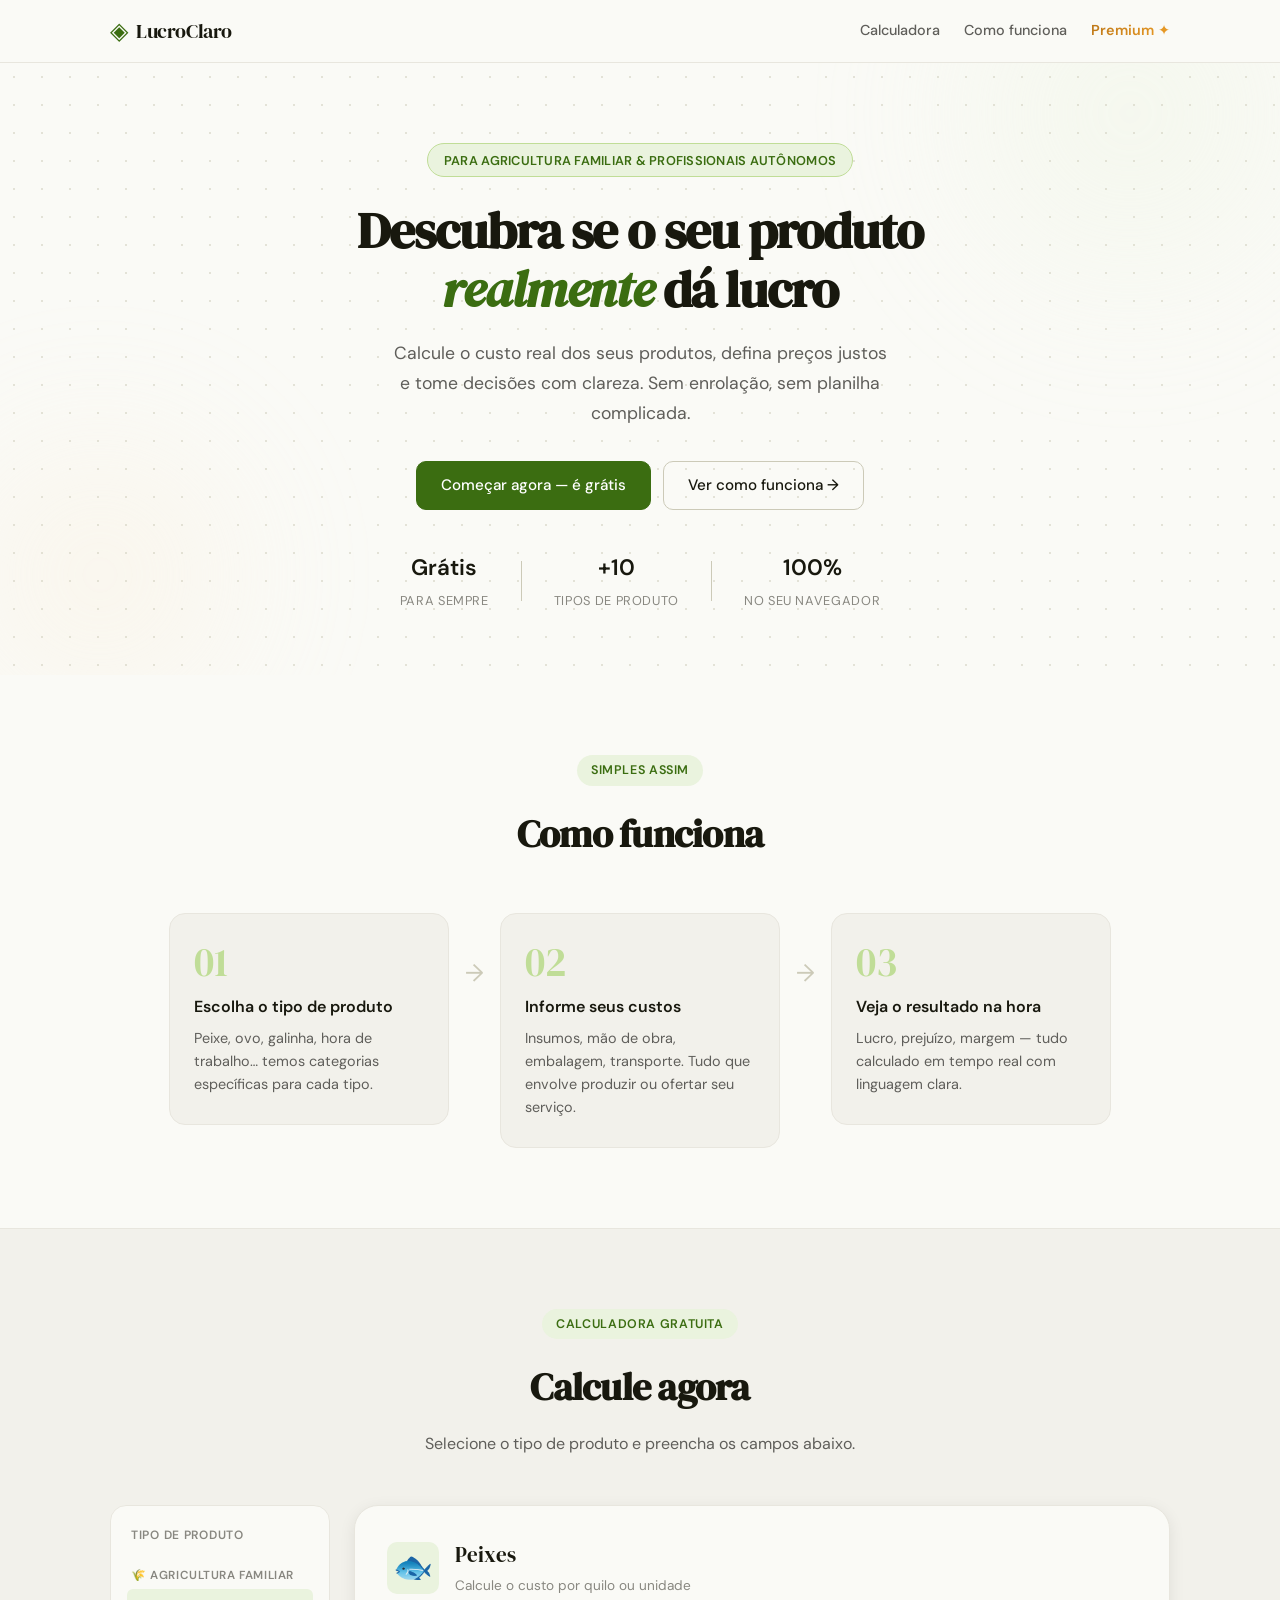
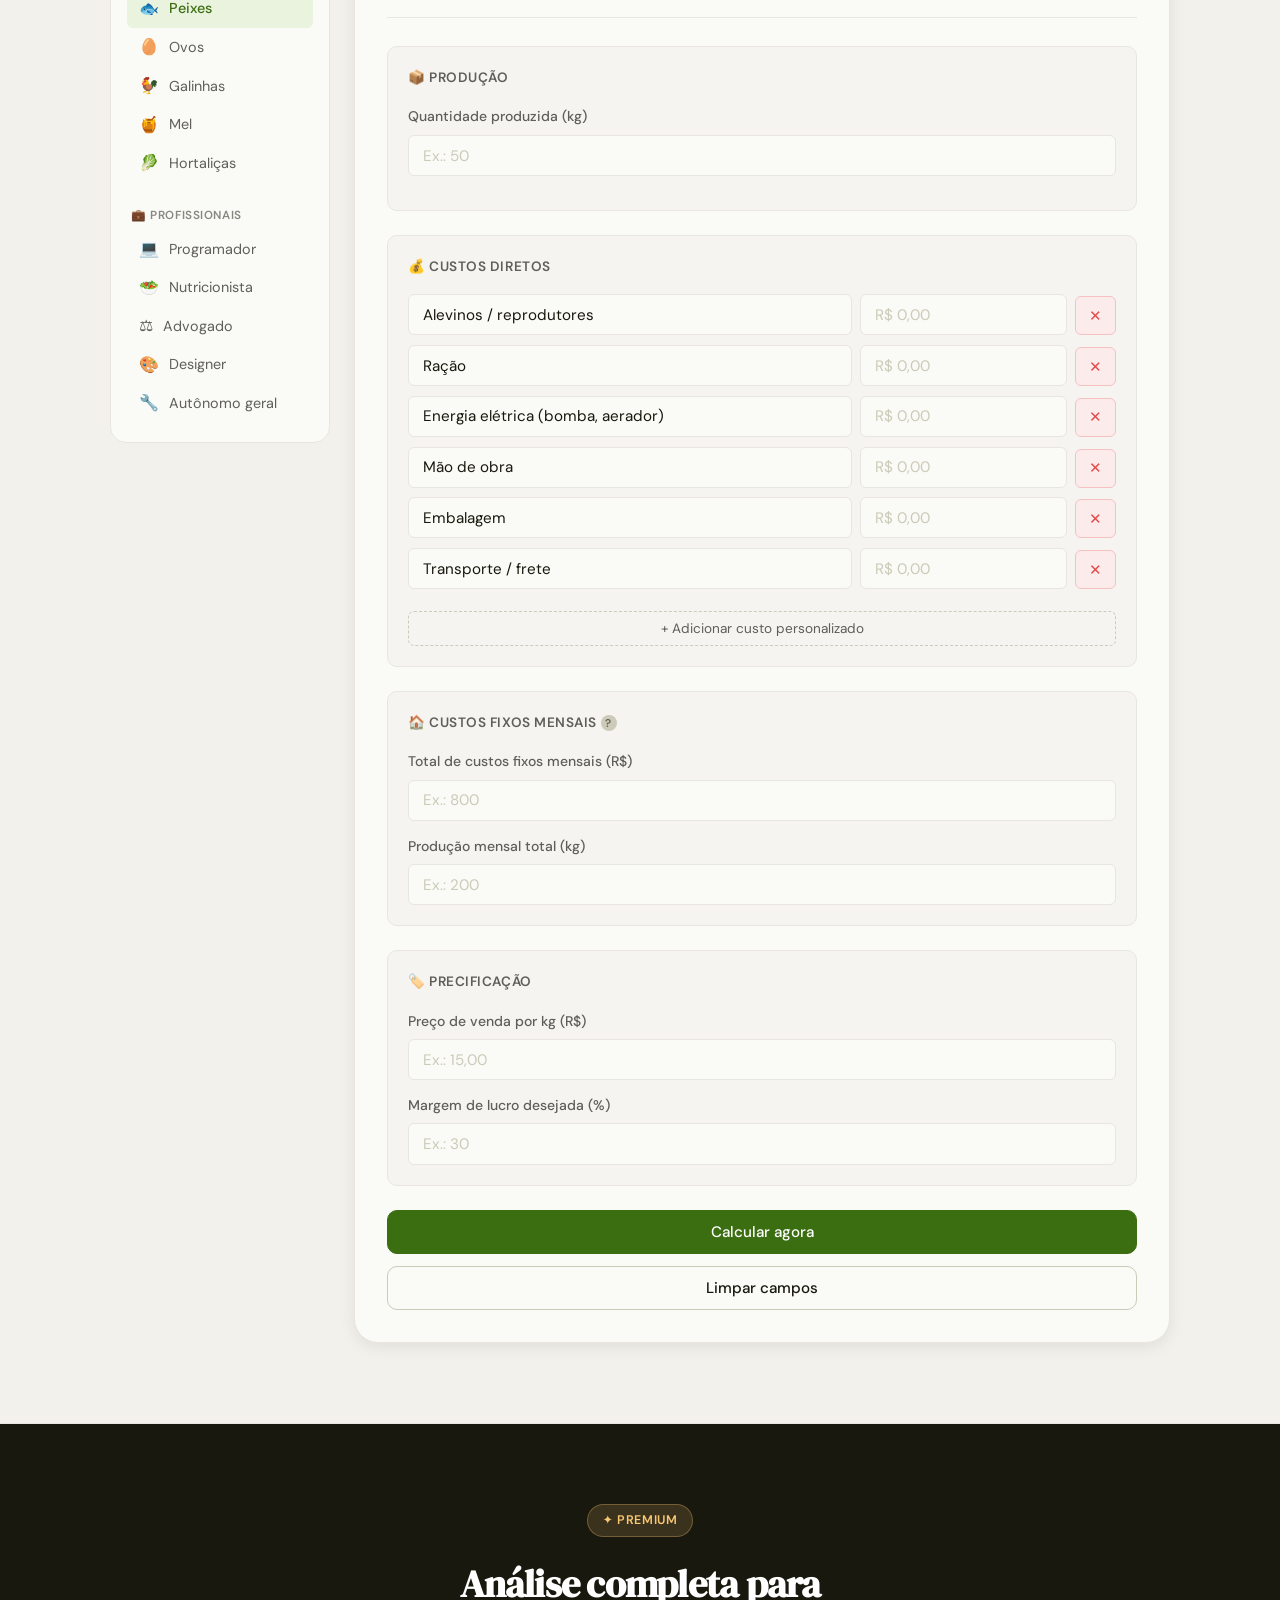
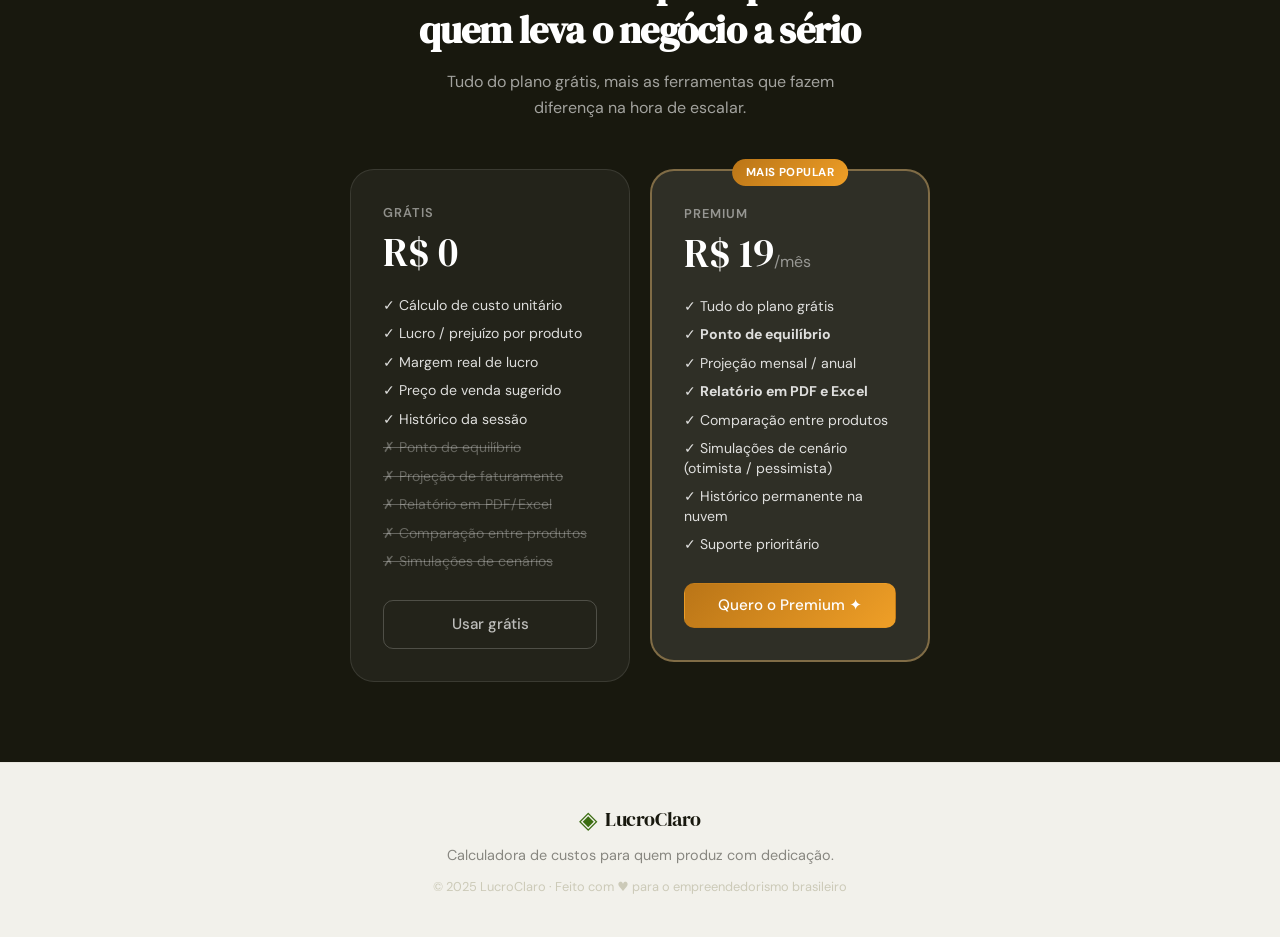
==== index.html @ 027fb5f3 "Add files via upload" ====
<!DOCTYPE html>
<html lang="pt-BR">
<head>
<meta charset="UTF-8">
<meta name="viewport" content="width=device-width, initial-scale=1.0">
<title>LucroClaro — Calculadora de Custos para Empreendedores</title>
<link rel="preconnect" href="https://fonts.googleapis.com">
<link rel="preconnect" href="https://fonts.gstatic.com" crossorigin>
<link href="https://fonts.googleapis.com/css2?family=DM+Serif+Display:ital@0;1&family=DM+Sans:ital,opsz,wght@0,9..40,300;0,9..40,400;0,9..40,500;0,9..40,600;1,9..40,300&display=swap" rel="stylesheet">
<link rel="stylesheet" href="style.css">
</head>
<body>

<!-- Header -->
<header class="header">
  <div class="container">
    <div class="header-inner">
      <div class="logo">
        <span class="logo-icon">◈</span>
        <span class="logo-text">LucroClaro</span>
      </div>
      <nav class="nav">
        <a href="#calculadora" class="nav-link">Calculadora</a>
        <a href="#como-funciona" class="nav-link">Como funciona</a>
        <a href="#premium" class="nav-link nav-link-premium">Premium ✦</a>
      </nav>
      <button class="btn-menu" id="btnMenu" aria-label="Menu">
        <span></span><span></span><span></span>
      </button>
    </div>
  </div>
</header>

<!-- Hero -->
<section class="hero">
  <div class="hero-bg">
    <div class="hero-blob hero-blob-1"></div>
    <div class="hero-blob hero-blob-2"></div>
    <div class="hero-dots"></div>
  </div>
  <div class="container">
    <div class="hero-inner">
      <div class="hero-badge">Para agricultura familiar & profissionais autônomos</div>
      <h1 class="hero-title">Descubra se o seu produto <em>realmente</em> dá lucro</h1>
      <p class="hero-desc">Calcule o custo real dos seus produtos, defina preços justos e tome decisões com clareza. Sem enrolação, sem planilha complicada.</p>
      <div class="hero-actions">
        <a href="#calculadora" class="btn btn-primary">Começar agora — é grátis</a>
        <a href="#como-funciona" class="btn btn-ghost">Ver como funciona →</a>
      </div>
      <div class="hero-stats">
        <div class="hero-stat"><strong>Grátis</strong><span>Para sempre</span></div>
        <div class="hero-divider"></div>
        <div class="hero-stat"><strong>+10</strong><span>Tipos de produto</span></div>
        <div class="hero-divider"></div>
        <div class="hero-stat"><strong>100%</strong><span>No seu navegador</span></div>
      </div>
    </div>
  </div>
</section>

<!-- Como funciona -->
<section class="section" id="como-funciona">
  <div class="container">
    <div class="section-header">
      <div class="section-tag">Simples assim</div>
      <h2 class="section-title">Como funciona</h2>
    </div>
    <div class="steps">
      <div class="step">
        <div class="step-num">01</div>
        <div class="step-content">
          <h3>Escolha o tipo de produto</h3>
          <p>Peixe, ovo, galinha, hora de trabalho… temos categorias específicas para cada tipo.</p>
        </div>
      </div>
      <div class="step-arrow">→</div>
      <div class="step">
        <div class="step-num">02</div>
        <div class="step-content">
          <h3>Informe seus custos</h3>
          <p>Insumos, mão de obra, embalagem, transporte. Tudo que envolve produzir ou ofertar seu serviço.</p>
        </div>
      </div>
      <div class="step-arrow">→</div>
      <div class="step">
        <div class="step-num">03</div>
        <div class="step-content">
          <h3>Veja o resultado na hora</h3>
          <p>Lucro, prejuízo, margem — tudo calculado em tempo real com linguagem clara.</p>
        </div>
      </div>
    </div>
  </div>
</section>

<!-- Calculadora principal -->
<section class="section section-calc" id="calculadora">
  <div class="container">
    <div class="section-header">
      <div class="section-tag">Calculadora gratuita</div>
      <h2 class="section-title">Calcule agora</h2>
      <p class="section-desc">Selecione o tipo de produto e preencha os campos abaixo.</p>
    </div>

    <div class="calc-layout">

      <!-- Sidebar: seletor de produto -->
      <aside class="calc-sidebar">
        <p class="sidebar-title">Tipo de produto</p>
        <div class="product-list" id="productList">

          <div class="product-group-label">🌾 Agricultura familiar</div>
          <button class="product-btn active" data-product="peixe">
            <span class="product-icon">🐟</span>
            <span>Peixes</span>
          </button>
          <button class="product-btn" data-product="ovo">
            <span class="product-icon">🥚</span>
            <span>Ovos</span>
          </button>
          <button class="product-btn" data-product="galinha">
            <span class="product-icon">🐓</span>
            <span>Galinhas</span>
          </button>
          <button class="product-btn" data-product="mel">
            <span class="product-icon">🍯</span>
            <span>Mel</span>
          </button>
          <button class="product-btn" data-product="hortalica">
            <span class="product-icon">🥬</span>
            <span>Hortaliças</span>
          </button>

          <div class="product-group-label" style="margin-top:1rem">💼 Profissionais</div>
          <button class="product-btn" data-product="programador">
            <span class="product-icon">💻</span>
            <span>Programador</span>
          </button>
          <button class="product-btn" data-product="nutricionista">
            <span class="product-icon">🥗</span>
            <span>Nutricionista</span>
          </button>
          <button class="product-btn" data-product="advogado">
            <span class="product-icon">⚖️</span>
            <span>Advogado</span>
          </button>
          <button class="product-btn" data-product="designer">
            <span class="product-icon">🎨</span>
            <span>Designer</span>
          </button>
          <button class="product-btn" data-product="autonomo">
            <span class="product-icon">🔧</span>
            <span>Autônomo geral</span>
          </button>

        </div>
      </aside>

      <!-- Formulário de cálculo -->
      <main class="calc-main">
        <div class="calc-card" id="calcCard">

          <div class="calc-header" id="calcHeader">
            <div class="calc-product-icon" id="calcIcon">🐟</div>
            <div>
              <h3 id="calcTitle">Peixes</h3>
              <p id="calcSubtitle" class="calc-subtitle">Calcule o custo por quilo ou unidade</p>
            </div>
          </div>

          <form id="calcForm" autocomplete="off">

            <!-- Seção: Informações básicas -->
            <div class="form-section">
              <div class="form-section-title">📦 Produção</div>
              <div class="form-row" id="rowQuantidade">
                <label class="form-label" id="labelQuantidade">Quantidade produzida (kg)</label>
                <input type="number" class="form-input" id="quantidade" min="0" step="0.1" placeholder="Ex.: 50" value="">
              </div>
              <div class="form-row" id="rowUnidade" style="display:none">
                <label class="form-label" id="labelUnidade">Unidade de medida</label>
                <select class="form-input" id="unidade">
                  <option value="kg">Quilos (kg)</option>
                  <option value="un">Unidades</option>
                  <option value="dz">Dúzias</option>
                  <option value="cx">Caixas</option>
                  <option value="h">Horas</option>
                  <option value="consulta">Consultas</option>
                </select>
              </div>
            </div>

            <!-- Seção: Custos diretos -->
            <div class="form-section">
              <div class="form-section-title">💰 Custos diretos</div>

              <div id="custosDinamicos">
                <!-- renderizados pelo JS -->
              </div>

              <button type="button" class="btn-add-cost" id="btnAddCusto">
                + Adicionar custo personalizado
              </button>
            </div>

            <!-- Seção: Custos fixos mensais -->
            <div class="form-section">
              <div class="form-section-title">🏠 Custos fixos mensais <span class="tooltip-icon" title="Aluguel, luz, água, internet, etc. Será rateado pela quantidade produzida.">?</span></div>
              <div class="form-row">
                <label class="form-label">Total de custos fixos mensais (R$)</label>
                <input type="number" class="form-input" id="custoFixo" min="0" step="0.01" placeholder="Ex.: 800" value="">
              </div>
              <div class="form-row" id="rowProducaoMensal">
                <label class="form-label" id="labelProducaoMensal">Quantidade mensal total produzida</label>
                <input type="number" class="form-input" id="producaoMensal" min="0" step="0.1" placeholder="Ex.: 200" value="">
              </div>
            </div>

            <!-- Seção: Preço de venda -->
            <div class="form-section">
              <div class="form-section-title">🏷️ Precificação</div>
              <div class="form-row">
                <label class="form-label" id="labelPrecoVenda">Preço de venda (R$)</label>
                <input type="number" class="form-input" id="precoVenda" min="0" step="0.01" placeholder="Ex.: 15,00" value="">
              </div>
              <div class="form-row">
                <label class="form-label">Margem de lucro desejada (%)</label>
                <input type="number" class="form-input" id="margemDesejada" min="0" step="1" placeholder="Ex.: 30" value="">
              </div>
            </div>

            <div class="form-actions">
              <button type="button" class="btn btn-primary btn-full" id="btnCalcular">Calcular agora</button>
              <button type="button" class="btn btn-ghost btn-full" id="btnLimpar">Limpar campos</button>
            </div>

          </form>

          <!-- Resultado -->
          <div class="resultado" id="resultado" style="display:none">
            <div class="resultado-divider"></div>
            <h4 class="resultado-title">Resultado da análise</h4>

            <div class="resultado-cards">
              <div class="resultado-card">
                <span class="rc-label">Custo total por unidade</span>
                <span class="rc-value" id="rcCustoUnit">R$ —</span>
              </div>
              <div class="resultado-card">
                <span class="rc-label">Preço de venda atual</span>
                <span class="rc-value" id="rcPrecoVenda">R$ —</span>
              </div>
              <div class="resultado-card resultado-card-destaque" id="rcDestaque">
                <span class="rc-label" id="rcDestaqueLabel">Lucro por unidade</span>
                <span class="rc-value" id="rcDestaqueValue">R$ —</span>
              </div>
              <div class="resultado-card">
                <span class="rc-label">Margem real</span>
                <span class="rc-value" id="rcMargem">— %</span>
              </div>
            </div>

            <div class="resultado-veredicto" id="veredicto">
              <!-- veredicto dinâmico -->
            </div>

            <div class="resultado-preco-sugerido" id="precoSugerido" style="display:none">
              <!-- preço sugerido -->
            </div>

            <!-- CTA Premium: ponto de equilíbrio bloqueado -->
            <div class="premium-blur-card" id="premiumCard">
              <div class="premium-blur-content">
                <div class="premium-blur-values">
                  <div class="premium-blur-item">
                    <span>Ponto de equilíbrio</span>
                    <span class="blur-value">XX unid.</span>
                  </div>
                  <div class="premium-blur-item">
                    <span>Faturamento mínimo</span>
                    <span class="blur-value">R$ X.XXX</span>
                  </div>
                  <div class="premium-blur-item">
                    <span>Projeção mensal</span>
                    <span class="blur-value">R$ X.XXX</span>
                  </div>
                </div>
                <div class="premium-lock">
                  <span class="lock-icon">🔒</span>
                  <p>Essas análises avançadas estão disponíveis no plano <strong>Premium</strong></p>
                  <a href="#premium" class="btn btn-premium-small">Ver plano Premium ✦</a>
                </div>
              </div>
            </div>

          </div>
        </div>

        <!-- Histórico de cálculos -->
        <div class="historico-section" id="historicoSection" style="display:none">
          <div class="historico-header">
            <h4>Histórico desta sessão</h4>
            <button class="btn-clear-hist" id="btnClearHist">Limpar histórico</button>
          </div>
          <div class="historico-list" id="historicoList"></div>
        </div>

      </main>
    </div>
  </div>
</section>

<!-- Premium -->
<section class="section section-premium" id="premium">
  <div class="container">
    <div class="premium-inner">
      <div class="premium-badge">✦ Premium</div>
      <h2 class="premium-title">Análise completa para<br>quem leva o negócio a sério</h2>
      <p class="premium-desc">Tudo do plano grátis, mais as ferramentas que fazem diferença na hora de escalar.</p>

      <div class="premium-cards">

        <div class="plan-card plan-free">
          <div class="plan-name">Grátis</div>
          <div class="plan-price">R$ 0</div>
          <ul class="plan-features">
            <li class="feat-ok">✓ Cálculo de custo unitário</li>
            <li class="feat-ok">✓ Lucro / prejuízo por produto</li>
            <li class="feat-ok">✓ Margem real de lucro</li>
            <li class="feat-ok">✓ Preço de venda sugerido</li>
            <li class="feat-ok">✓ Histórico da sessão</li>
            <li class="feat-no">✗ Ponto de equilíbrio</li>
            <li class="feat-no">✗ Projeção de faturamento</li>
            <li class="feat-no">✗ Relatório em PDF/Excel</li>
            <li class="feat-no">✗ Comparação entre produtos</li>
            <li class="feat-no">✗ Simulações de cenários</li>
          </ul>
          <a href="#calculadora" class="btn btn-ghost btn-full">Usar grátis</a>
        </div>

        <div class="plan-card plan-premium">
          <div class="plan-badge-top">Mais popular</div>
          <div class="plan-name">Premium</div>
          <div class="plan-price">R$ 19<span>/mês</span></div>
          <ul class="plan-features">
            <li class="feat-ok">✓ Tudo do plano grátis</li>
            <li class="feat-ok">✓ <strong>Ponto de equilíbrio</strong></li>
            <li class="feat-ok">✓ Projeção mensal / anual</li>
            <li class="feat-ok">✓ <strong>Relatório em PDF e Excel</strong></li>
            <li class="feat-ok">✓ Comparação entre produtos</li>
            <li class="feat-ok">✓ Simulações de cenário (otimista / pessimista)</li>
            <li class="feat-ok">✓ Histórico permanente na nuvem</li>
            <li class="feat-ok">✓ Suporte prioritário</li>
          </ul>
          <button class="btn btn-primary btn-full" onclick="alert('Em breve! Deixe seu e-mail para ser notificado quando o Premium for lançado.')">Quero o Premium ✦</button>
        </div>

      </div>
    </div>
  </div>
</section>

<!-- Footer -->
<footer class="footer">
  <div class="container">
    <div class="footer-inner">
      <div class="logo">
        <span class="logo-icon">◈</span>
        <span class="logo-text">LucroClaro</span>
      </div>
      <p class="footer-tagline">Calculadora de custos para quem produz com dedicação.</p>
      <p class="footer-copy">© 2025 LucroClaro · Feito com ♥ para o empreendedorismo brasileiro</p>
    </div>
  </div>
</footer>

<script src="app.js"></script>
</body>
</html>
---- style.css ----
/* ============================
   LucroClaro — Stylesheet
   ============================*/

*, *::before, *::after { box-sizing: border-box; margin: 0; padding: 0; }

:root {
  --green-50: #EAF3DE;
  --green-100: #C0DD97;
  --green-400: #639922;
  --green-600: #3B6D11;
  --green-800: #27500A;
  --amber-50: #FAEEDA;
  --amber-100: #FAC775;
  --amber-400: #BA7517;
  --amber-800: #633806;
  --red-50: #FCEBEB;
  --red-100: #F7C1C1;
  --red-400: #E24B4A;
  --red-800: #791F1F;
  --teal-50: #E1F5EE;
  --teal-400: #1D9E75;
  --teal-600: #0F6E56;
  --gray-50: #F5F4F0;
  --gray-100: #E8E6DE;
  --gray-200: #CCCAB8;
  --gray-400: #888780;
  --gray-600: #5F5E5A;
  --gray-800: #2C2C2A;
  --ink: #18180E;
  --paper: #FAFAF6;
  --paper-2: #F2F1EB;
  --accent: #3B6D11;
  --accent-light: #639922;
  --gold: #BA7517;

  --radius-sm: 6px;
  --radius-md: 10px;
  --radius-lg: 16px;
  --radius-xl: 24px;

  --shadow-sm: 0 1px 3px rgba(0,0,0,.07);
  --shadow-md: 0 4px 16px rgba(0,0,0,.08);
  --shadow-lg: 0 8px 32px rgba(0,0,0,.1);

  --font-display: 'DM Serif Display', Georgia, serif;
  --font-body: 'DM Sans', system-ui, sans-serif;
}

html { scroll-behavior: smooth; }

body {
  font-family: var(--font-body);
  background: var(--paper);
  color: var(--ink);
  font-size: 16px;
  line-height: 1.65;
  -webkit-font-smoothing: antialiased;
}

/* ---- Utilities ---- */
.container {
  max-width: 1100px;
  margin: 0 auto;
  padding: 0 1.25rem;
}

/* ---- Header ---- */
.header {
  position: sticky;
  top: 0;
  z-index: 100;
  background: rgba(250,250,246,.92);
  backdrop-filter: blur(12px);
  border-bottom: 1px solid var(--gray-100);
}

.header-inner {
  display: flex;
  align-items: center;
  justify-content: space-between;
  height: 62px;
  gap: 1rem;
}

.logo {
  display: flex;
  align-items: center;
  gap: .5rem;
  font-family: var(--font-display);
  font-size: 1.25rem;
  color: var(--ink);
  text-decoration: none;
}

.logo-icon {
  font-size: 1.5rem;
  color: var(--accent);
  line-height: 1;
}

.logo-text { font-weight: 400; letter-spacing: -.02em; }

.nav {
  display: flex;
  align-items: center;
  gap: 1.5rem;
}

.nav-link {
  font-size: .9rem;
  font-weight: 500;
  color: var(--gray-600);
  text-decoration: none;
  transition: color .2s;
}

.nav-link:hover { color: var(--ink); }

.nav-link-premium {
  background: linear-gradient(135deg, var(--gold), #ef9f27);
  -webkit-background-clip: text;
  -webkit-text-fill-color: transparent;
  background-clip: text;
  font-weight: 600;
}

.btn-menu {
  display: none;
  flex-direction: column;
  gap: 5px;
  background: none;
  border: none;
  cursor: pointer;
  padding: .5rem;
}

.btn-menu span {
  display: block;
  width: 22px;
  height: 2px;
  background: var(--ink);
  border-radius: 2px;
}

/* ---- Buttons ---- */
.btn {
  display: inline-flex;
  align-items: center;
  justify-content: center;
  gap: .4rem;
  padding: .7rem 1.5rem;
  border-radius: var(--radius-md);
  font-family: var(--font-body);
  font-size: .95rem;
  font-weight: 500;
  cursor: pointer;
  text-decoration: none;
  border: 1.5px solid transparent;
  transition: all .2s;
}

.btn-primary {
  background: var(--accent);
  color: #fff;
  border-color: var(--accent);
}

.btn-primary:hover {
  background: var(--green-800);
  border-color: var(--green-800);
  transform: translateY(-1px);
  box-shadow: 0 4px 16px rgba(59,109,17,.3);
}

.btn-ghost {
  background: transparent;
  color: var(--ink);
  border-color: var(--gray-200);
}

.btn-ghost:hover {
  background: var(--gray-50);
  border-color: var(--gray-400);
}

.btn-full { width: 100%; }

.btn-premium-small {
  display: inline-flex;
  align-items: center;
  gap: .35rem;
  padding: .55rem 1.25rem;
  background: linear-gradient(135deg, var(--gold), #ef9f27);
  color: #fff;
  border-radius: var(--radius-md);
  font-size: .9rem;
  font-weight: 600;
  text-decoration: none;
  border: none;
  cursor: pointer;
  margin-top: .75rem;
  transition: opacity .2s, transform .2s;
}

.btn-premium-small:hover { opacity: .9; transform: translateY(-1px); }

/* ---- Hero ---- */
.hero {
  position: relative;
  overflow: hidden;
  padding: 5rem 0 4rem;
  background: var(--paper);
}

.hero-bg {
  position: absolute;
  inset: 0;
  pointer-events: none;
  overflow: hidden;
}

.hero-blob {
  position: absolute;
  border-radius: 50%;
  filter: blur(60px);
  opacity: .4;
}

.hero-blob-1 {
  width: 500px; height: 500px;
  background: radial-gradient(circle, var(--green-50) 0%, transparent 70%);
  top: -200px; right: -100px;
}

.hero-blob-2 {
  width: 400px; height: 400px;
  background: radial-gradient(circle, var(--amber-50) 0%, transparent 70%);
  bottom: -100px; left: -100px;
}

.hero-dots {
  position: absolute;
  inset: 0;
  background-image: radial-gradient(circle, var(--gray-200) 1px, transparent 1px);
  background-size: 28px 28px;
  opacity: .5;
}

.hero-inner {
  position: relative;
  max-width: 680px;
  margin: 0 auto;
  text-align: center;
}

.hero-badge {
  display: inline-block;
  padding: .35rem 1rem;
  background: var(--green-50);
  color: var(--green-600);
  border-radius: 100px;
  font-size: .8rem;
  font-weight: 600;
  letter-spacing: .02em;
  text-transform: uppercase;
  margin-bottom: 1.5rem;
  border: 1px solid var(--green-100);
}

.hero-title {
  font-family: var(--font-display);
  font-size: clamp(2rem, 5vw, 3.2rem);
  line-height: 1.15;
  letter-spacing: -.02em;
  color: var(--ink);
  margin-bottom: 1.25rem;
}

.hero-title em {
  font-style: italic;
  color: var(--accent);
}

.hero-desc {
  font-size: 1.1rem;
  color: var(--gray-600);
  max-width: 500px;
  margin: 0 auto 2rem;
  line-height: 1.7;
}

.hero-actions {
  display: flex;
  gap: .75rem;
  justify-content: center;
  flex-wrap: wrap;
  margin-bottom: 2.5rem;
}

.hero-stats {
  display: flex;
  align-items: center;
  justify-content: center;
  gap: 2rem;
  flex-wrap: wrap;
}

.hero-stat {
  text-align: center;
  display: flex;
  flex-direction: column;
  gap: .2rem;
}

.hero-stat strong {
  font-size: 1.4rem;
  font-weight: 600;
  color: var(--ink);
}

.hero-stat span {
  font-size: .8rem;
  color: var(--gray-400);
  text-transform: uppercase;
  letter-spacing: .05em;
}

.hero-divider {
  width: 1px;
  height: 40px;
  background: var(--gray-200);
}

/* ---- Sections ---- */
.section {
  padding: 5rem 0;
}

.section-header {
  text-align: center;
  margin-bottom: 3rem;
}

.section-tag {
  display: inline-block;
  padding: .3rem .9rem;
  background: var(--green-50);
  color: var(--green-600);
  border-radius: 100px;
  font-size: .78rem;
  font-weight: 600;
  letter-spacing: .05em;
  text-transform: uppercase;
  margin-bottom: 1rem;
}

.section-title {
  font-family: var(--font-display);
  font-size: clamp(1.6rem, 4vw, 2.4rem);
  letter-spacing: -.02em;
  color: var(--ink);
  margin-bottom: .75rem;
}

.section-desc {
  font-size: 1rem;
  color: var(--gray-600);
  max-width: 480px;
  margin: 0 auto;
}

/* ---- Steps ---- */
.steps {
  display: flex;
  align-items: flex-start;
  gap: 1rem;
  flex-wrap: wrap;
  justify-content: center;
}

.step {
  flex: 1;
  min-width: 200px;
  max-width: 280px;
  background: var(--paper-2);
  border-radius: var(--radius-lg);
  padding: 1.75rem 1.5rem;
  border: 1px solid var(--gray-100);
}

.step-num {
  font-family: var(--font-display);
  font-size: 2.5rem;
  color: var(--green-100);
  line-height: 1;
  margin-bottom: .75rem;
}

.step h3 {
  font-size: 1rem;
  font-weight: 600;
  margin-bottom: .4rem;
  color: var(--ink);
}

.step p {
  font-size: .9rem;
  color: var(--gray-600);
  line-height: 1.6;
}

.step-arrow {
  font-size: 1.5rem;
  color: var(--gray-200);
  margin-top: 2.5rem;
  flex-shrink: 0;
}

/* ---- Calculadora ---- */
.section-calc {
  background: var(--paper-2);
  border-top: 1px solid var(--gray-100);
  border-bottom: 1px solid var(--gray-100);
}

.calc-layout {
  display: grid;
  grid-template-columns: 220px 1fr;
  gap: 1.5rem;
  align-items: start;
}

/* Sidebar */
.calc-sidebar {
  background: var(--paper);
  border-radius: var(--radius-lg);
  border: 1px solid var(--gray-100);
  padding: 1.25rem 1rem;
  position: sticky;
  top: 80px;
}

.sidebar-title {
  font-size: .75rem;
  font-weight: 600;
  text-transform: uppercase;
  letter-spacing: .06em;
  color: var(--gray-400);
  margin-bottom: .75rem;
  padding: 0 .25rem;
}

.product-group-label {
  font-size: .73rem;
  font-weight: 600;
  color: var(--gray-400);
  text-transform: uppercase;
  letter-spacing: .05em;
  padding: .5rem .25rem .25rem;
}

.product-btn {
  display: flex;
  align-items: center;
  gap: .6rem;
  width: 100%;
  padding: .55rem .75rem;
  background: transparent;
  border: none;
  border-radius: var(--radius-sm);
  cursor: pointer;
  font-size: .9rem;
  color: var(--gray-600);
  text-align: left;
  transition: all .15s;
  font-family: var(--font-body);
}

.product-btn:hover {
  background: var(--gray-50);
  color: var(--ink);
}

.product-btn.active {
  background: var(--green-50);
  color: var(--green-600);
  font-weight: 500;
}

.product-icon { font-size: 1rem; flex-shrink: 0; }

/* Main calc card */
.calc-card {
  background: var(--paper);
  border-radius: var(--radius-xl);
  border: 1px solid var(--gray-100);
  padding: 2rem;
  box-shadow: var(--shadow-md);
}

.calc-header {
  display: flex;
  align-items: center;
  gap: 1rem;
  margin-bottom: 1.75rem;
  padding-bottom: 1.25rem;
  border-bottom: 1px solid var(--gray-100);
}

.calc-product-icon {
  font-size: 2rem;
  width: 52px;
  height: 52px;
  display: flex;
  align-items: center;
  justify-content: center;
  background: var(--green-50);
  border-radius: var(--radius-md);
  flex-shrink: 0;
}

.calc-header h3 {
  font-family: var(--font-display);
  font-size: 1.3rem;
  color: var(--ink);
  font-weight: 400;
}

.calc-subtitle {
  font-size: .85rem;
  color: var(--gray-400);
  margin-top: .15rem;
}

/* Form */
.form-section {
  margin-bottom: 1.5rem;
  padding: 1.25rem;
  background: var(--gray-50);
  border-radius: var(--radius-md);
  border: 1px solid var(--gray-100);
}

.form-section-title {
  font-size: .85rem;
  font-weight: 600;
  color: var(--gray-600);
  margin-bottom: 1rem;
  text-transform: uppercase;
  letter-spacing: .04em;
}

.form-row {
  display: flex;
  flex-direction: column;
  gap: .4rem;
  margin-bottom: .85rem;
}

.form-row:last-child { margin-bottom: 0; }

.form-label {
  font-size: .875rem;
  font-weight: 500;
  color: var(--gray-600);
}

.form-input {
  padding: .6rem .85rem;
  border: 1.5px solid var(--gray-100);
  border-radius: var(--radius-sm);
  font-family: var(--font-body);
  font-size: .95rem;
  color: var(--ink);
  background: var(--paper);
  transition: border-color .15s, box-shadow .15s;
  outline: none;
}

.form-input:focus {
  border-color: var(--accent);
  box-shadow: 0 0 0 3px rgba(59,109,17,.1);
}

.form-input::placeholder { color: var(--gray-200); }

/* Cost items */
.custo-item {
  display: grid;
  grid-template-columns: 1fr auto auto;
  gap: .5rem;
  align-items: end;
  margin-bottom: .6rem;
}

.custo-item .form-input { margin: 0; }

.custo-remove {
  padding: .6rem .8rem;
  background: var(--red-50);
  color: var(--red-400);
  border: 1px solid var(--red-100);
  border-radius: var(--radius-sm);
  cursor: pointer;
  font-size: .95rem;
  transition: all .15s;
  white-space: nowrap;
}

.custo-remove:hover { background: var(--red-100); }

.btn-add-cost {
  display: inline-flex;
  align-items: center;
  gap: .35rem;
  padding: .5rem 1rem;
  background: transparent;
  border: 1.5px dashed var(--gray-200);
  border-radius: var(--radius-sm);
  font-size: .85rem;
  color: var(--gray-600);
  cursor: pointer;
  font-family: var(--font-body);
  transition: all .15s;
  margin-top: .75rem;
  width: 100%;
  justify-content: center;
}

.btn-add-cost:hover {
  border-color: var(--accent);
  color: var(--accent);
  background: var(--green-50);
}

.form-actions {
  display: flex;
  flex-direction: column;
  gap: .75rem;
  margin-top: 1.5rem;
}

.tooltip-icon {
  display: inline-flex;
  align-items: center;
  justify-content: center;
  width: 16px;
  height: 16px;
  background: var(--gray-200);
  color: var(--gray-600);
  border-radius: 50%;
  font-size: .7rem;
  cursor: help;
  font-style: normal;
}

/* ---- Resultado ---- */
.resultado { margin-top: 2rem; }

.resultado-divider {
  height: 1px;
  background: var(--gray-100);
  margin-bottom: 1.5rem;
}

.resultado-title {
  font-family: var(--font-display);
  font-size: 1.15rem;
  color: var(--ink);
  font-weight: 400;
  margin-bottom: 1.25rem;
}

.resultado-cards {
  display: grid;
  grid-template-columns: repeat(2, 1fr);
  gap: .75rem;
  margin-bottom: 1.25rem;
}

.resultado-card {
  background: var(--gray-50);
  border-radius: var(--radius-md);
  border: 1px solid var(--gray-100);
  padding: 1rem;
  display: flex;
  flex-direction: column;
  gap: .35rem;
}

.rc-label {
  font-size: .75rem;
  color: var(--gray-400);
  text-transform: uppercase;
  letter-spacing: .05em;
  font-weight: 500;
}

.rc-value {
  font-size: 1.25rem;
  font-weight: 600;
  color: var(--ink);
}

.resultado-card-destaque {
  border-width: 2px;
}

.resultado-card-destaque.lucro {
  background: var(--green-50);
  border-color: var(--green-100);
}

.resultado-card-destaque.lucro .rc-value { color: var(--green-600); }

.resultado-card-destaque.prejuizo {
  background: var(--red-50);
  border-color: var(--red-100);
}

.resultado-card-destaque.prejuizo .rc-value { color: var(--red-400); }

/* Veredicto */
.resultado-veredicto {
  border-radius: var(--radius-md);
  padding: 1.25rem 1.5rem;
  margin-bottom: 1rem;
  display: flex;
  align-items: flex-start;
  gap: .75rem;
}

.resultado-veredicto.lucro {
  background: var(--green-50);
  border: 1.5px solid var(--green-100);
}

.resultado-veredicto.prejuizo {
  background: var(--red-50);
  border: 1.5px solid var(--red-100);
}

.resultado-veredicto.equilibrio {
  background: var(--amber-50);
  border: 1.5px solid var(--amber-100);
}

.veredicto-icon { font-size: 1.5rem; flex-shrink: 0; line-height: 1.2; }

.veredicto-texto strong {
  display: block;
  font-size: 1rem;
  font-weight: 600;
  margin-bottom: .2rem;
}

.veredicto-texto p { font-size: .9rem; line-height: 1.5; }

.resultado-veredicto.lucro .veredicto-texto strong { color: var(--green-600); }
.resultado-veredicto.prejuizo .veredicto-texto strong { color: var(--red-800); }
.resultado-veredicto.equilibrio .veredicto-texto strong { color: var(--amber-800); }

/* Preço sugerido */
.resultado-preco-sugerido {
  background: var(--teal-50);
  border: 1.5px solid #9FE1CB;
  border-radius: var(--radius-md);
  padding: 1rem 1.25rem;
  margin-bottom: 1rem;
  font-size: .9rem;
  color: var(--teal-600);
}

.resultado-preco-sugerido strong { font-weight: 600; }

/* Premium blur card */
.premium-blur-card {
  margin-top: 1.25rem;
  border-radius: var(--radius-md);
  border: 1.5px solid var(--amber-100);
  overflow: hidden;
  position: relative;
}

.premium-blur-content {
  display: grid;
  grid-template-columns: 1fr auto;
  gap: 1rem;
  align-items: center;
  padding: 1.25rem 1.5rem;
  background: var(--amber-50);
}

.premium-blur-values {
  display: flex;
  flex-direction: column;
  gap: .5rem;
}

.premium-blur-item {
  display: flex;
  align-items: center;
  justify-content: space-between;
  gap: 1rem;
  font-size: .875rem;
  color: var(--gray-600);
}

.blur-value {
  filter: blur(5px);
  user-select: none;
  font-weight: 600;
  color: var(--ink);
  background: var(--amber-100);
  padding: .1rem .5rem;
  border-radius: 4px;
}

.premium-lock {
  text-align: center;
  min-width: 160px;
}

.lock-icon { font-size: 1.75rem; display: block; margin-bottom: .4rem; }

.premium-lock p {
  font-size: .8rem;
  color: var(--gray-600);
  line-height: 1.4;
  margin-bottom: .25rem;
}

/* Histórico */
.historico-section {
  margin-top: 1.5rem;
  background: var(--paper);
  border-radius: var(--radius-lg);
  border: 1px solid var(--gray-100);
  padding: 1.25rem;
}

.historico-header {
  display: flex;
  align-items: center;
  justify-content: space-between;
  margin-bottom: 1rem;
}

.historico-header h4 {
  font-size: .95rem;
  font-weight: 600;
  color: var(--ink);
}

.btn-clear-hist {
  font-size: .8rem;
  color: var(--red-400);
  background: none;
  border: none;
  cursor: pointer;
  font-family: var(--font-body);
}

.historico-list {
  display: flex;
  flex-direction: column;
  gap: .5rem;
}

.hist-item {
  display: grid;
  grid-template-columns: auto 1fr auto auto;
  align-items: center;
  gap: .75rem;
  padding: .75rem 1rem;
  background: var(--gray-50);
  border-radius: var(--radius-sm);
  border: 1px solid var(--gray-100);
  font-size: .85rem;
}

.hist-icon { font-size: 1rem; }

.hist-name { font-weight: 500; color: var(--ink); }

.hist-margem {
  font-weight: 600;
  font-size: .8rem;
  padding: .2rem .6rem;
  border-radius: 100px;
}

.hist-margem.lucro { background: var(--green-50); color: var(--green-600); }
.hist-margem.prejuizo { background: var(--red-50); color: var(--red-400); }

.hist-date { font-size: .75rem; color: var(--gray-400); }

/* ---- Premium section ---- */
.section-premium {
  background: var(--ink);
  color: #fff;
}

.section-premium .section-tag {
  background: rgba(255,255,255,.1);
  color: var(--amber-100);
  border-color: transparent;
}

.premium-inner { text-align: center; }

.premium-badge {
  display: inline-block;
  padding: .3rem .9rem;
  background: rgba(250,199,117,.15);
  color: var(--amber-100);
  border-radius: 100px;
  font-size: .78rem;
  font-weight: 600;
  letter-spacing: .05em;
  text-transform: uppercase;
  margin-bottom: 1.5rem;
  border: 1px solid rgba(250,199,117,.3);
}

.premium-title {
  font-family: var(--font-display);
  font-size: clamp(1.6rem, 4vw, 2.4rem);
  letter-spacing: -.02em;
  color: #fff;
  margin-bottom: 1rem;
  line-height: 1.2;
}

.premium-desc {
  font-size: 1rem;
  color: rgba(255,255,255,.6);
  max-width: 450px;
  margin: 0 auto 3rem;
}

.premium-cards {
  display: flex;
  gap: 1.25rem;
  justify-content: center;
  flex-wrap: wrap;
  align-items: start;
}

.plan-card {
  background: rgba(255,255,255,.05);
  border: 1px solid rgba(255,255,255,.1);
  border-radius: var(--radius-xl);
  padding: 2rem;
  width: 280px;
  text-align: left;
  position: relative;
}

.plan-card.plan-premium {
  background: rgba(255,255,255,.1);
  border-color: rgba(250,199,117,.4);
  border-width: 2px;
}

.plan-badge-top {
  position: absolute;
  top: -12px;
  left: 50%;
  transform: translateX(-50%);
  background: linear-gradient(135deg, var(--gold), #ef9f27);
  color: #fff;
  font-size: .72rem;
  font-weight: 700;
  padding: .25rem .85rem;
  border-radius: 100px;
  letter-spacing: .04em;
  text-transform: uppercase;
  white-space: nowrap;
}

.plan-name {
  font-size: .8rem;
  font-weight: 600;
  text-transform: uppercase;
  letter-spacing: .08em;
  color: rgba(255,255,255,.5);
  margin-bottom: .5rem;
}

.plan-price {
  font-family: var(--font-display);
  font-size: 2.5rem;
  color: #fff;
  margin-bottom: 1.5rem;
  line-height: 1;
}

.plan-price span {
  font-family: var(--font-body);
  font-size: 1rem;
  color: rgba(255,255,255,.5);
}

.plan-features {
  list-style: none;
  margin-bottom: 1.75rem;
  display: flex;
  flex-direction: column;
  gap: .55rem;
}

.plan-features li { font-size: .88rem; line-height: 1.4; }

.feat-ok { color: rgba(255,255,255,.85); }
.feat-no { color: rgba(255,255,255,.3); text-decoration: line-through; }

.plan-card .btn-ghost {
  border-color: rgba(255,255,255,.2);
  color: rgba(255,255,255,.7);
}

.plan-card .btn-ghost:hover {
  background: rgba(255,255,255,.08);
  border-color: rgba(255,255,255,.4);
}

.plan-card .btn-primary {
  background: linear-gradient(135deg, var(--gold), #ef9f27);
  border-color: transparent;
}

.plan-card .btn-primary:hover {
  opacity: .9;
  transform: translateY(-1px);
  box-shadow: 0 4px 16px rgba(186,117,23,.4);
}

/* ---- Footer ---- */
.footer {
  background: var(--paper-2);
  border-top: 1px solid var(--gray-100);
  padding: 2.5rem 0;
}

.footer-inner {
  text-align: center;
  display: flex;
  flex-direction: column;
  align-items: center;
  gap: .5rem;
}

.footer-tagline {
  font-size: .9rem;
  color: var(--gray-400);
}

.footer-copy {
  font-size: .8rem;
  color: var(--gray-200);
}

/* ---- Responsive ---- */
@media (max-width: 768px) {
  .nav { display: none; }
  .btn-menu { display: flex; }

  .hero { padding: 3.5rem 0 3rem; }

  .steps { flex-direction: column; align-items: center; }
  .step-arrow { display: none; }
  .step { max-width: 100%; }

  .calc-layout {
    grid-template-columns: 1fr;
  }

  .calc-sidebar {
    position: static;
    overflow-x: auto;
  }

  .product-list {
    display: flex;
    flex-wrap: wrap;
    gap: .25rem;
  }

  .product-group-label { width: 100%; }

  .product-btn {
    flex: 0 0 auto;
    padding: .4rem .65rem;
    font-size: .82rem;
    border: 1px solid var(--gray-100);
    background: var(--paper);
  }

  .resultado-cards { grid-template-columns: 1fr 1fr; }

  .premium-blur-content {
    grid-template-columns: 1fr;
    gap: 1.25rem;
  }

  .premium-lock { border-top: 1px solid var(--amber-100); padding-top: 1rem; }

  .premium-cards { flex-direction: column; align-items: center; }
  .plan-card { width: 100%; max-width: 340px; }

  .hist-item { grid-template-columns: auto 1fr; }
  .hist-date { display: none; }
}

@media (max-width: 480px) {
  .resultado-cards { grid-template-columns: 1fr; }
  .calc-card { padding: 1.25rem; }
  .hero-stats { gap: 1rem; }
}
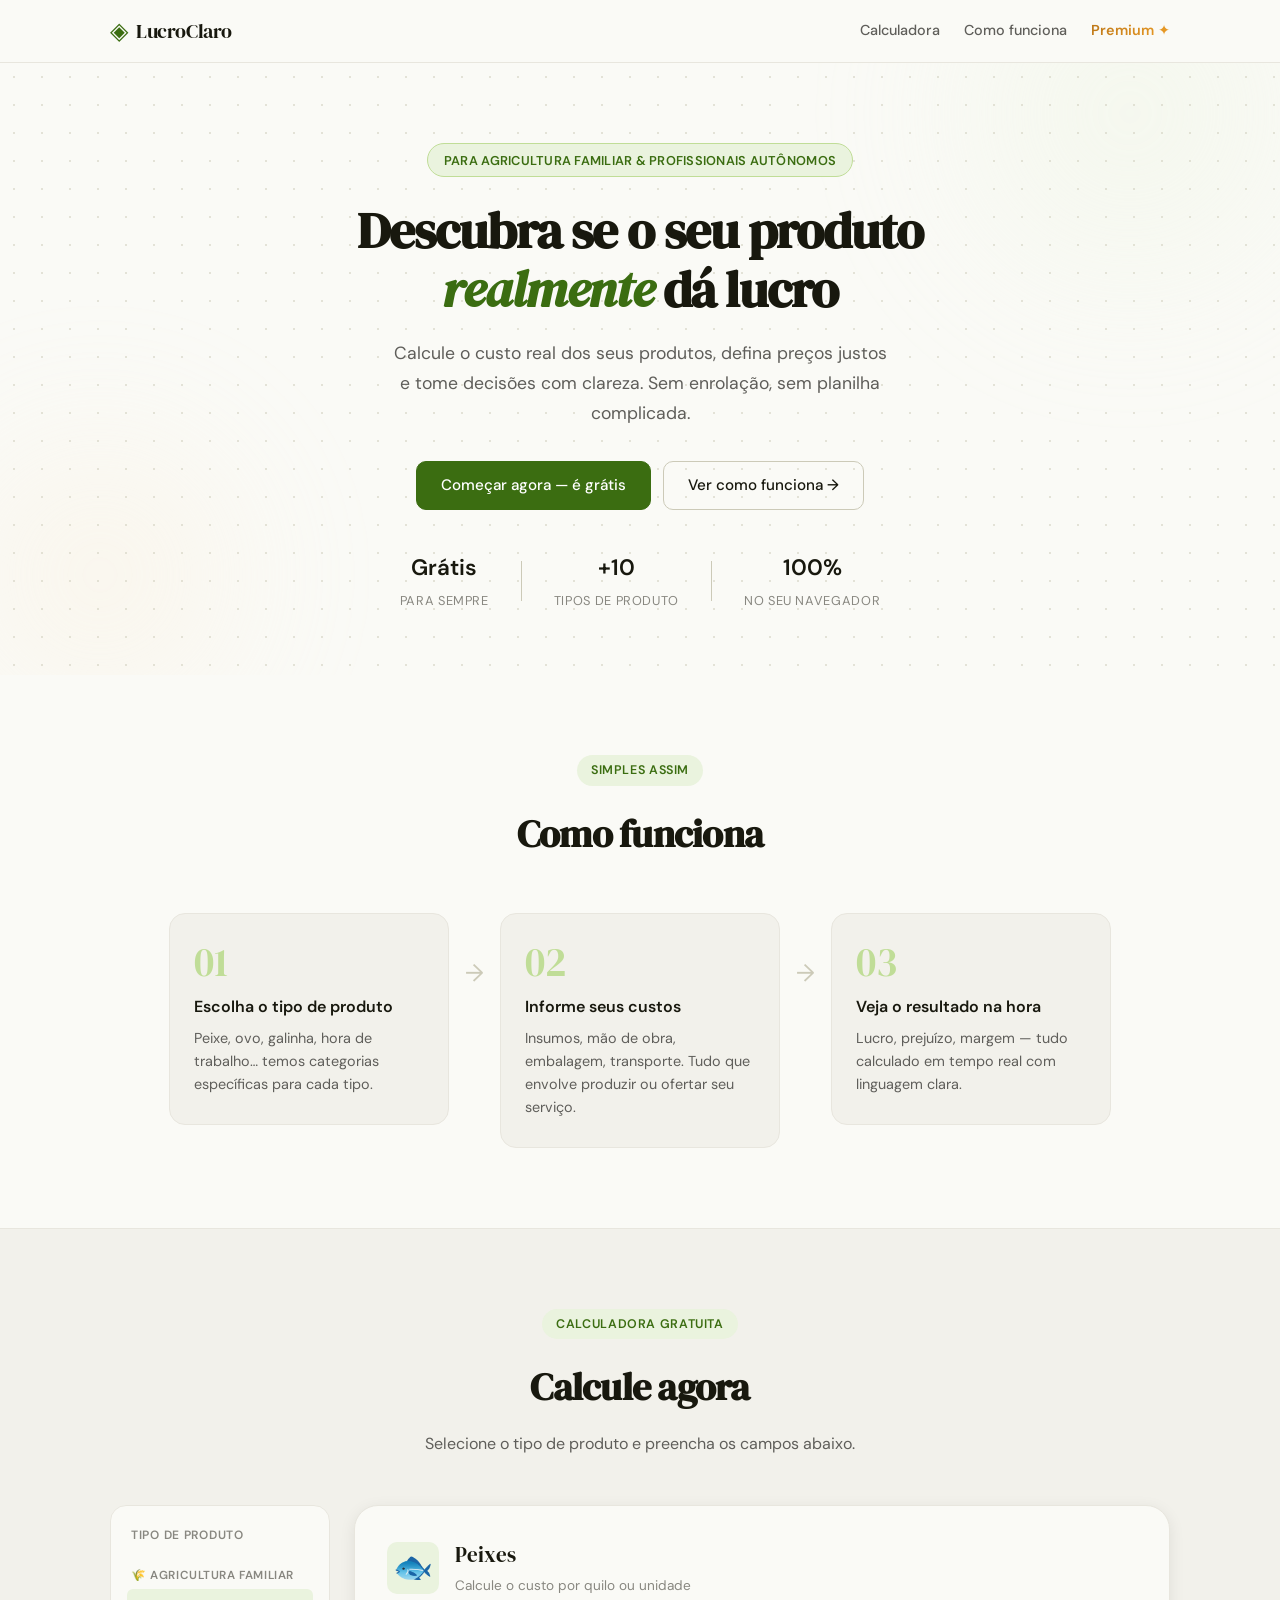
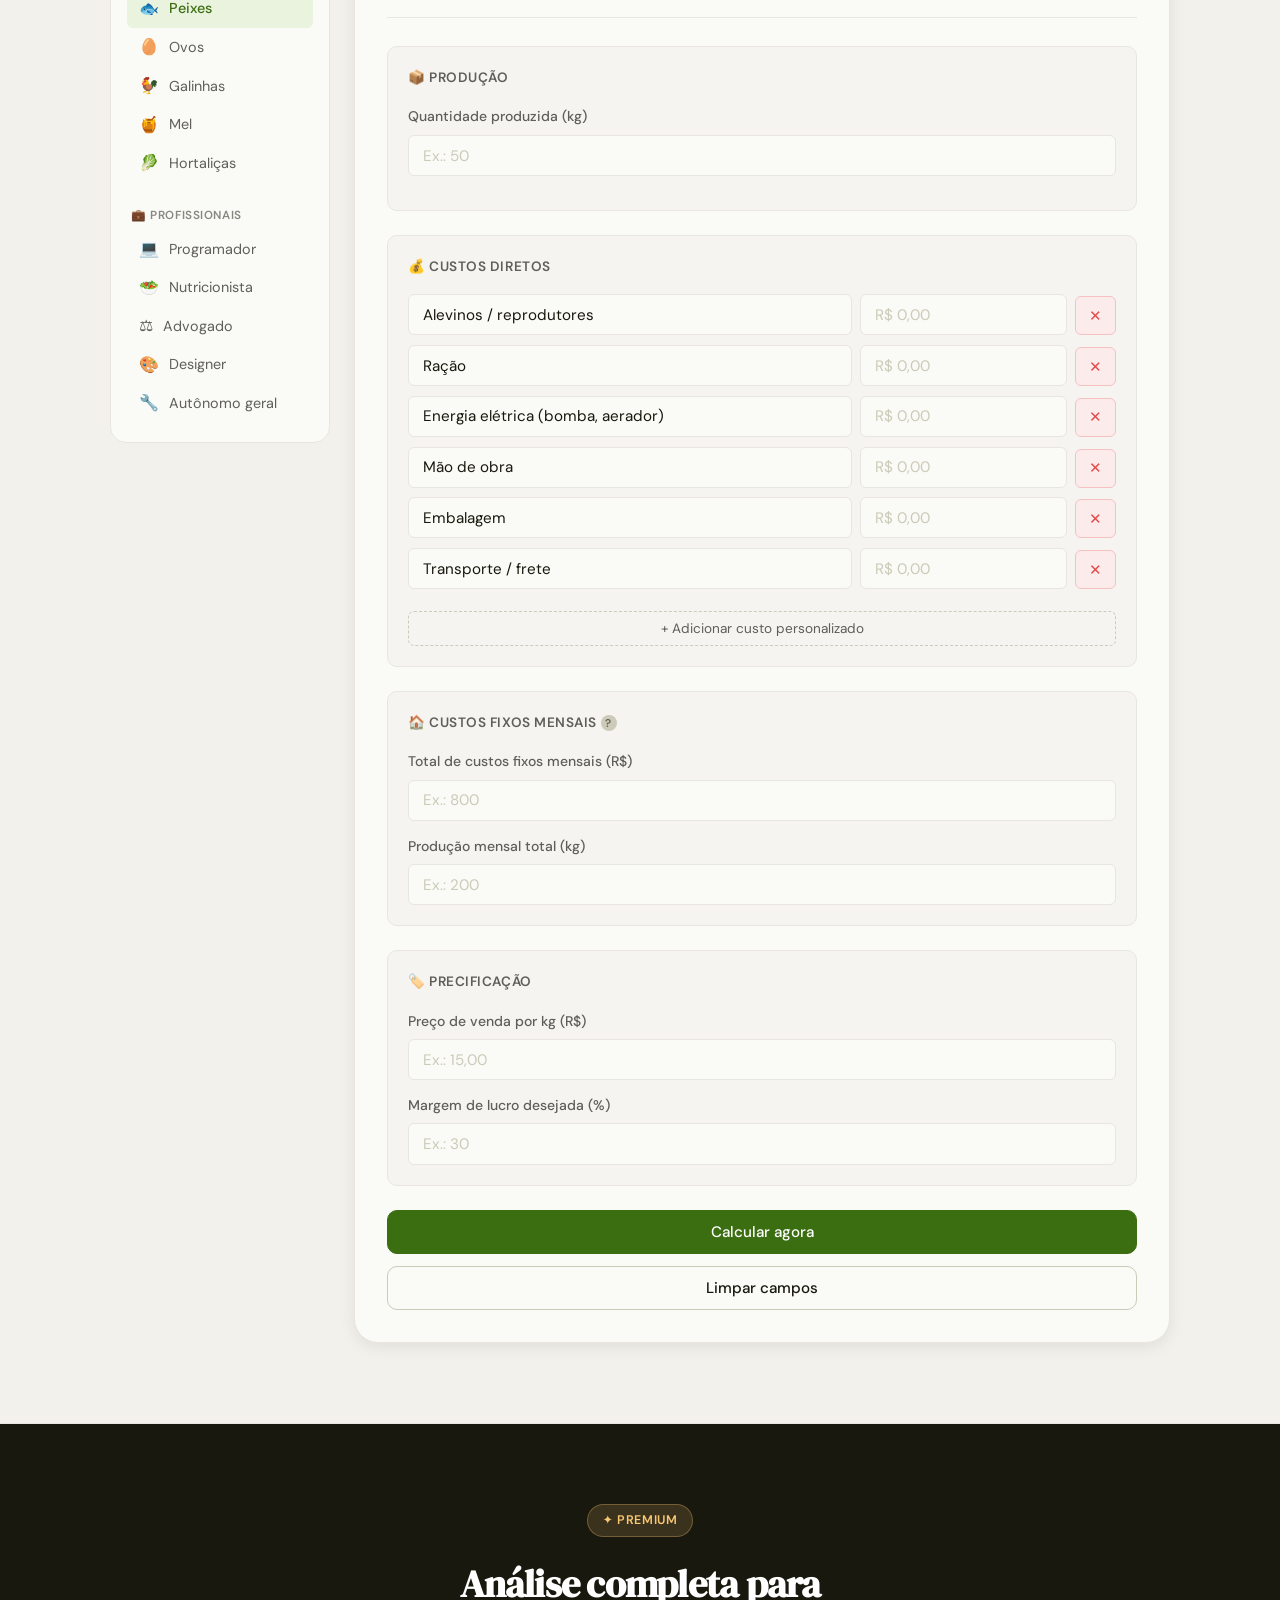
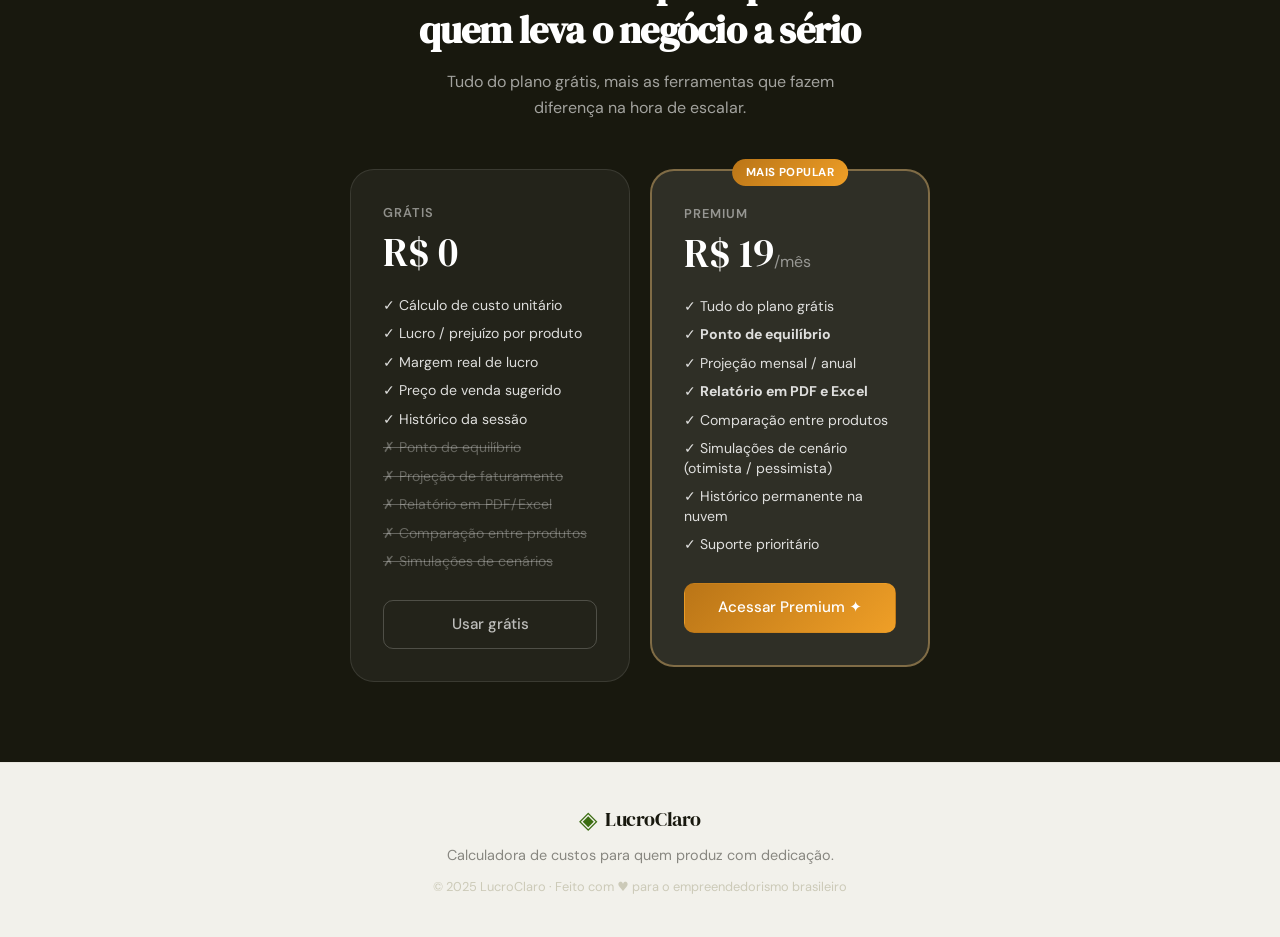
==== commit 5a4caa8a: "versão 2 Página premium" ====
--- a/index.html
+++ b/index.html
@@ -22,7 +22,7 @@
       <nav class="nav">
         <a href="#calculadora" class="nav-link">Calculadora</a>
         <a href="#como-funciona" class="nav-link">Como funciona</a>
-        <a href="#premium" class="nav-link nav-link-premium">Premium ✦</a>
+        <a href="premium.html" class="nav-link nav-link-premium">Premium ✦</a>
       </nav>
       <button class="btn-menu" id="btnMenu" aria-label="Menu">
         <span></span><span></span><span></span>
@@ -288,7 +288,7 @@
                 <div class="premium-lock">
                   <span class="lock-icon">🔒</span>
                   <p>Essas análises avançadas estão disponíveis no plano <strong>Premium</strong></p>
-                  <a href="#premium" class="btn btn-premium-small">Ver plano Premium ✦</a>
+                  <a href="premium.html" class="btn btn-premium-small">Acessar Premium ✦</a>
                 </div>
               </div>
             </div>
@@ -352,7 +352,7 @@
             <li class="feat-ok">✓ Histórico permanente na nuvem</li>
             <li class="feat-ok">✓ Suporte prioritário</li>
           </ul>
-          <button class="btn btn-primary btn-full" onclick="alert('Em breve! Deixe seu e-mail para ser notificado quando o Premium for lançado.')">Quero o Premium ✦</button>
+          <a href="premium.html" class="btn btn-primary btn-full">Acessar Premium ✦</a>
         </div>
 
       </div>
